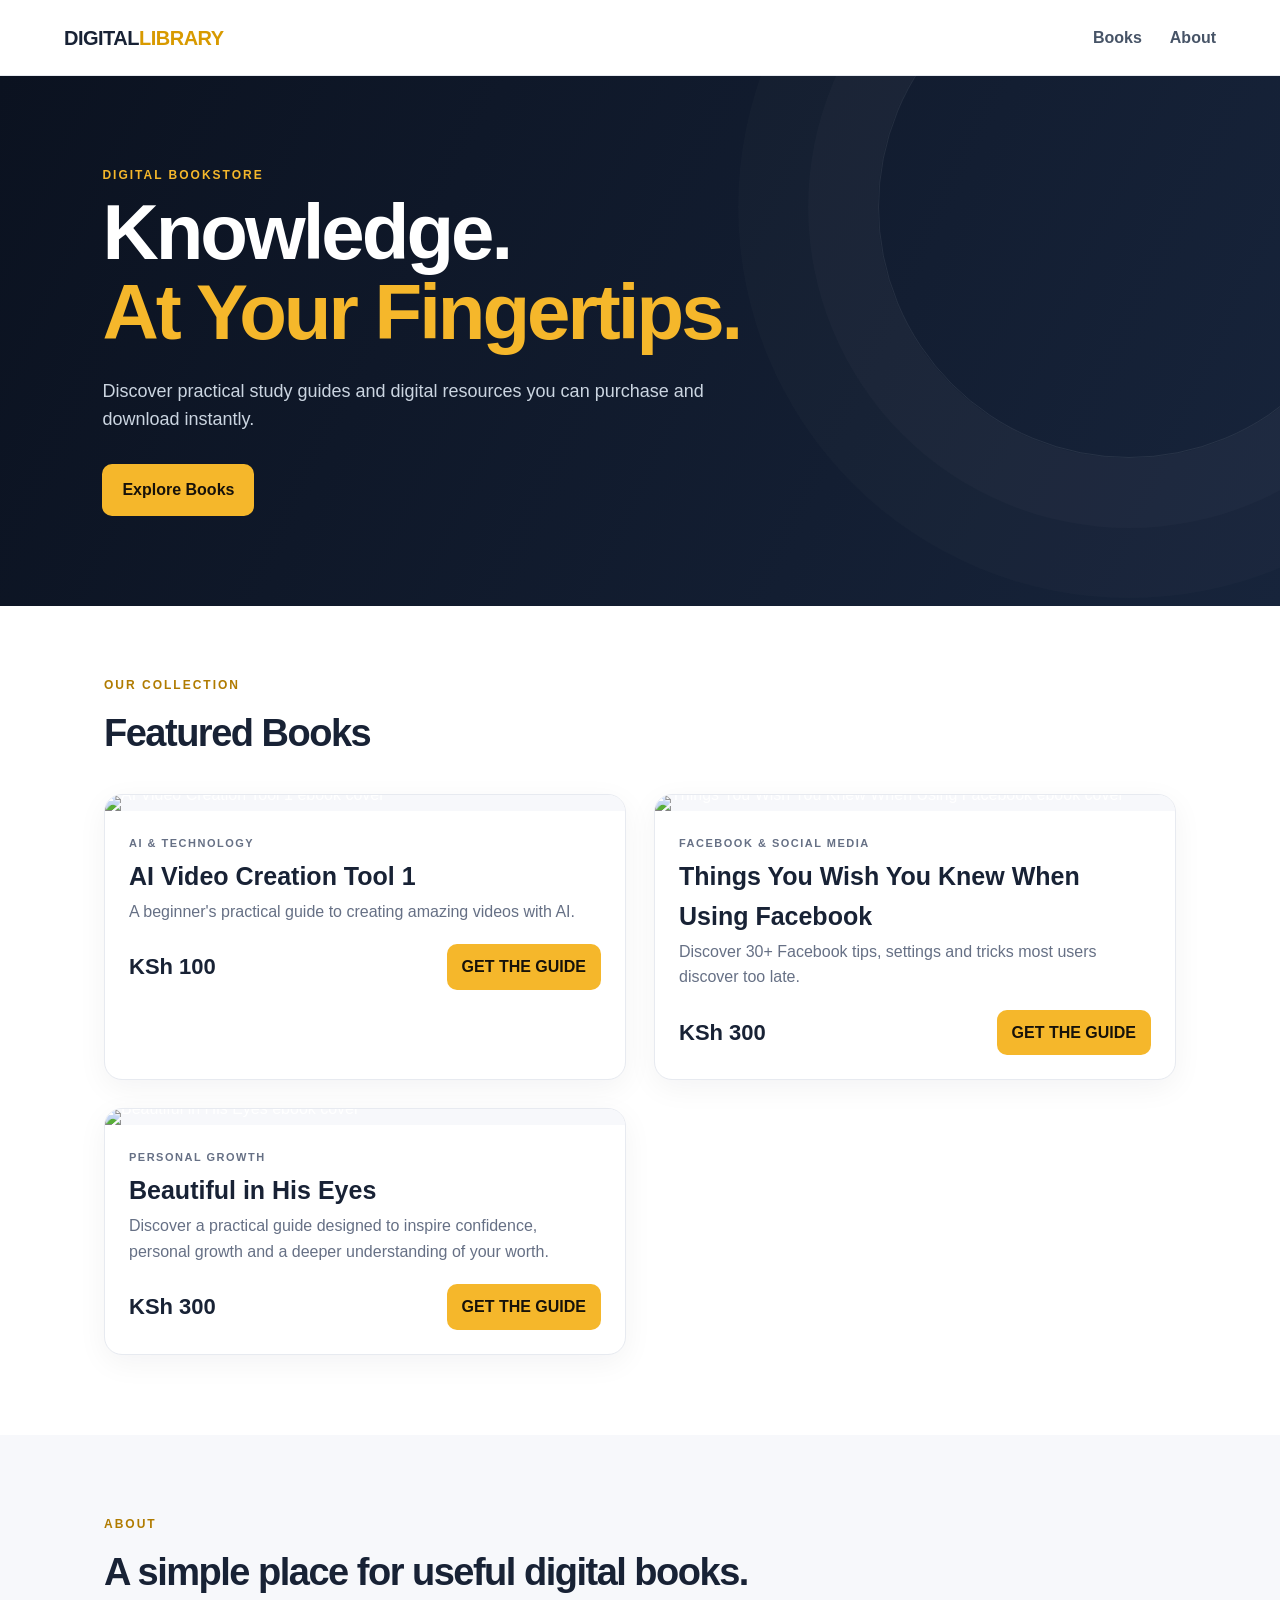
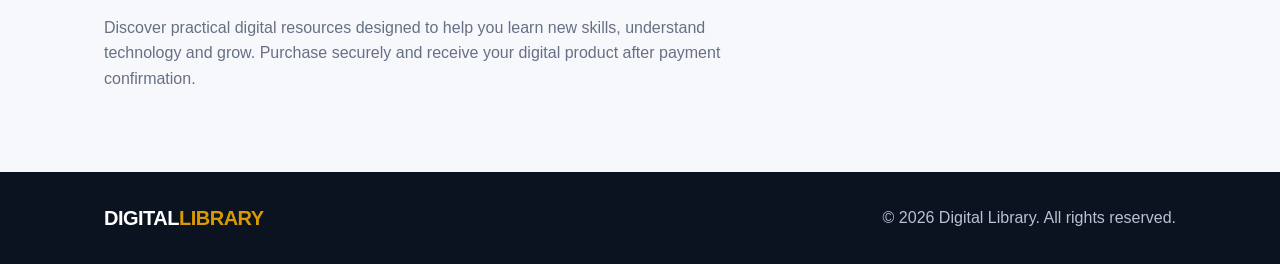
==== index.html @ 75efe8e5 "Update index.html" ====
<!DOCTYPE html>
<html lang="en">
<head>
  <meta charset="UTF-8">
  <meta name="viewport" content="width=device-width, initial-scale=1.0">

  <title>Digital Library | Study Guides & Ebooks</title>

  <meta
    name="description"
    content="Download practical ebooks, study guides and digital resources."
  >

  <link rel="stylesheet" href="style.css">
</head>

<body>

  <!-- ================================
       NAVIGATION
  ================================= -->

  <header class="navbar">

    <a class="logo" href="#">
      DIGITAL<span>LIBRARY</span>
    </a>

    <nav>
      <a href="#books">Books</a>
      <a href="#about">About</a>
    </nav>

  </header>


  <!-- ================================
       HERO SECTION
  ================================= -->

  <section class="hero">

    <div>

      <p class="eyebrow">
        DIGITAL BOOKSTORE
      </p>

      <h1>
        Knowledge.<br>
        <span>At Your Fingertips.</span>
      </h1>

      <p class="hero-text">
        Discover practical study guides
        and digital resources you can purchase and download instantly.
      </p>

      <a class="primary-btn" href="#books">
        Explore Books
      </a>

    </div>

  </section>


  <!-- ================================
       BOOKS SECTION
  ================================= -->

  <main id="books" class="container">

    <div class="section-heading">

      <div>

        <p class="eyebrow">
          OUR COLLECTION
        </p>

        <h2>
          Featured Books
        </h2>

      </div>

    </div>


    <!-- =================================
         BOOK GRID
    ================================= -->

    <div class="book-grid">


      <!-- =================================
           AI VIDEO CREATION TOOL 1
      ================================= -->

      <article class="book-card">


        <!-- PORTRAIT PRODUCT COVER -->

        <div class="book-cover portrait-cover">

          <img
            src="https://i.ibb.co/JjbVS22Q/Chat-GPT-Image-Aug-13-2026-08-36-17-PM.png"
            alt="AI Video Creation Tool 1 ebook cover"
          >

        </div>


        <!-- PRODUCT INFORMATION -->

        <div class="book-info">

          <p class="category">
            AI &amp; TECHNOLOGY
          </p>

          <h3>
            AI Video Creation Tool 1
          </h3>

          <p>
            A beginner's practical guide to creating amazing
            videos with AI.
          </p>


          <div class="book-bottom">

            <strong>
              KSh 100
            </strong>

            <a
              class="buy-btn"
              href="https://paystack.com/buy/creator-video-tool-wynfbl"
              target="_blank"
              rel="noopener noreferrer"
            >
              GET THE GUIDE
            </a>

          </div>

        </div>

      </article>



      <!-- =================================
           THINGS YOU WISH YOU KNEW
           WHEN USING FACEBOOK
      ================================= -->

      <article class="book-card">


        <!-- PORTRAIT PRODUCT COVER -->

        <div class="book-cover portrait-cover">

          <img
            src="https://i.ibb.co/WNDxS8MY/cover.png"
            alt="Things You Wish You Knew When Using Facebook ebook cover"
          >

        </div>


        <!-- PRODUCT INFORMATION -->

        <div class="book-info">

          <p class="category">
            FACEBOOK &amp; SOCIAL MEDIA
          </p>

          <h3>
            Things You Wish You Knew When Using Facebook
          </h3>

          <p>
            Discover 30+ Facebook tips, settings and tricks
            most users discover too late.
          </p>


          <div class="book-bottom">

            <strong>
              KSh 300
            </strong>

            <a
              class="buy-btn"
              href="https://paystack.com/buy/things-you-wish-you-knew-when-using-facebook-vpdxhl"
              target="_blank"
              rel="noopener noreferrer"
            >
              GET THE GUIDE
            </a>

          </div>

        </div>

      </article>



      <!-- =================================
           BEAUTIFUL IN HIS EYES
      ================================= -->

      <article class="book-card">


        <!-- PORTRAIT PRODUCT COVER -->

        <div class="book-cover portrait-cover">

          <img
            src="https://i.ibb.co/W4VPhrXs/Beautiful-in-his-eyes.png"
            alt="Beautiful in His Eyes ebook cover"
          >

        </div>


        <!-- PRODUCT INFORMATION -->

        <div class="book-info">

          <p class="category">
            PERSONAL GROWTH
          </p>

          <h3>
            Beautiful in His Eyes
          </h3>

          <p>
            Discover a practical guide designed to inspire
            confidence, personal growth and a deeper understanding
            of your worth.
          </p>


          <div class="book-bottom">

            <strong>
              KSh 300
            </strong>

            <a
              class="buy-btn"
              href="https://paystack.com/buy/beautiful-in-his-eyes-qzzoen"
              target="_blank"
              rel="noopener noreferrer"
            >
              GET THE GUIDE
            </a>

          </div>

        </div>

      </article>


    </div>

  </main>


  <!-- ================================
       ABOUT SECTION
  ================================= -->

  <section id="about" class="about">

    <div class="container">

      <p class="eyebrow">
        ABOUT
      </p>

      <h2>
        A simple place for useful digital books.
      </h2>

      <p>
        Discover practical digital resources designed to help
        you learn new skills, understand technology and grow.
        Purchase securely and receive your digital product
        after payment confirmation.
      </p>

    </div>

  </section>


  <!-- ================================
       FOOTER
  ================================= -->

  <footer>

    <div class="container footer-inner">

      <div class="logo">
        DIGITAL<span>LIBRARY</span>
      </div>

      <p>
        © 2026 Digital Library. All rights reserved.
      </p>

    </div>

  </footer>


</body>
</html>
---- style.css ----
* {
  box-sizing: border-box;
  margin: 0;
  padding: 0;
}

:root {
  --dark: #0b1220;
  --text: #182235;
  --muted: #667085;
  --line: #e7eaf0;
  --accent: #f5b72b;
  --bg: #f7f8fb;
}

html {
  scroll-behavior: smooth;
}

body {
  font-family: Inter, Arial, sans-serif;
  color: var(--text);
  background: #fff;
  line-height: 1.6;
}

a {
  text-decoration: none;
  color: inherit;
}

.container {
  max-width: 1120px;
  margin: auto;
  padding: 0 24px;
}


/* =========================
   NAVIGATION
========================= */

.navbar {
  height: 76px;

  display: flex;
  align-items: center;
  justify-content: space-between;

  padding: 0 5%;

  border-bottom: 1px solid var(--line);

  background: #fff;

  position: sticky;
  top: 0;
  z-index: 10;
}

.logo {
  font-weight: 900;
  letter-spacing: -0.5px;
  font-size: 20px;
}

.logo span {
  color: #d89a00;
}

nav {
  display: flex;
  gap: 28px;

  color: #475467;

  font-weight: 600;
}

nav a:hover {
  color: #b07b00;
}


/* =========================
   HERO
========================= */

.hero {
  background: linear-gradient(
    115deg,
    #0b1220 0%,
    #17243b 100%
  );

  color: #fff;

  min-height: 530px;

  display: flex;
  align-items: center;

  padding: 80px 8%;

  position: relative;

  overflow: hidden;
}

.hero:after {
  content: "";

  position: absolute;

  width: 500px;
  height: 500px;

  border-radius: 50%;

  border: 1px solid rgba(255, 255, 255, 0.08);

  right: -100px;
  top: -120px;

  box-shadow:
    0 0 0 70px rgba(255, 255, 255, 0.02),
    0 0 0 140px rgba(255, 255, 255, 0.015);
}

.eyebrow {
  font-size: 12px;

  letter-spacing: 2px;

  font-weight: 800;

  color: #b07b00;

  margin-bottom: 8px;
}

.hero .eyebrow {
  color: var(--accent);
}

.hero h1 {
  font-size: clamp(44px, 7vw, 78px);

  line-height: 1.02;

  letter-spacing: -3px;

  max-width: 720px;
}

.hero h1 span {
  color: var(--accent);
}

.hero-text {
  max-width: 620px;

  color: #cbd5e1;

  font-size: 18px;

  margin: 24px 0 30px;
}


/* =========================
   BUTTONS
========================= */

.primary-btn,
.buy-btn {
  display: inline-block;

  border: 0;

  cursor: pointer;

  font-weight: 800;

  border-radius: 10px;

  padding: 13px 20px;

  background: var(--accent);

  color: #17120a;

  transition:
    transform 0.2s ease,
    background 0.2s ease,
    box-shadow 0.2s ease;
}

.primary-btn:hover,
.buy-btn:hover {
  background: #ffc94f;

  transform: translateY(-2px);

  box-shadow:
    0 8px 20px rgba(245, 183, 43, 0.25);
}

.buy-btn {
  padding: 10px 15px;
}


/* =========================
   BOOK SECTION
========================= */

.section-heading {
  padding: 70px 0 30px;
}

.section-heading h2,
.about h2 {
  font-size: 38px;

  letter-spacing: -1.5px;
}

.book-grid {
  display: grid;

  grid-template-columns:
    repeat(2, minmax(0, 1fr));

  gap: 28px;

  padding-bottom: 80px;
}

.book-card {
  border: 1px solid var(--line);

  border-radius: 18px;

  overflow: hidden;

  background: #fff;

  box-shadow:
    0 8px 30px rgba(16, 24, 40, 0.05);

  transition:
    transform 0.25s ease,
    box-shadow 0.25s ease;
}

.book-card:hover {
  transform: translateY(-5px);

  box-shadow:
    0 15px 40px rgba(16, 24, 40, 0.10);
}


/* =========================
   NORMAL BOOK COVER
========================= */

.book-cover {
  height: 360px;

  padding: 34px;

  display: flex;

  flex-direction: column;

  justify-content: space-between;

  color: #fff;
}


/* =========================
   PORTRAIT PRODUCT COVER
   9:16 IMAGE
========================= */

.book-cover.portrait-cover {
  height: auto;

  min-height: 0;

  padding: 0;

  display: block;

  background: #f7f8fb;

  overflow: hidden;

  line-height: 0;
}

.book-cover.portrait-cover img {
  display: block;

  width: 100%;

  height: auto;

  max-width: 100%;

  object-fit: contain;

  object-position: center;

  margin: 0;
}


/* =========================
   AI COVER
========================= */

.ai-cover {
  background:
    radial-gradient(
      circle at 80% 20%,
      #3c5b82,
      #101b2e 55%,
      #080d17
    );
}

.cover-small {
  font-size: 11px;

  letter-spacing: 2px;

  font-weight: 800;

  color: #e5b844;
}

.cover-title {
  font-size: 57px;

  font-weight: 900;

  line-height: 0.9;

  letter-spacing: -3px;
}

.cover-subtitle {
  max-width: 290px;

  font-size: 14px;

  color: #cbd5e1;
}


/* =========================
   UNBREAKABLE FAITH
   REAL COVER IMAGE
========================= */

.faith-cover {
  padding: 0;

  height: 360px;

  overflow: hidden;

  background: #111827;

  display: block;
}

.faith-cover img {
  width: 100%;

  height: 100%;

  display: block;

  object-fit: cover;

  object-position: center;
}


/* =========================
   BOOK INFORMATION
========================= */

.book-info {
  padding: 24px;
}

.category {
  font-size: 11px;

  letter-spacing: 1.5px;

  font-weight: 800;

  color: #a26e00;
}

.book-info h3 {
  font-size: 25px;

  margin: 3px 0;
}

.book-info p {
  color: var(--muted);
}

.book-bottom {
  display: flex;

  justify-content: space-between;

  align-items: center;

  margin-top: 20px;
}

.book-bottom strong {
  font-size: 22px;
}


/* =========================
   COMING SOON
========================= */

.coming-card {
  border: 2px dashed #d9dee8;

  border-radius: 18px;

  min-height: 500px;

  display: flex;

  align-items: center;

  justify-content: center;

  flex-direction: column;

  text-align: center;

  color: var(--muted);
}

.plus {
  font-size: 55px;

  color: #b0b7c3;
}

.coming-card h3 {
  color: var(--text);

  font-size: 22px;
}


/* =========================
   ABOUT
========================= */

.about {
  background: var(--bg);

  padding: 80px 0;
}

.about h2 {
  max-width: 700px;
}

.about p:last-child {
  max-width: 650px;

  color: var(--muted);

  margin-top: 12px;
}


/* =========================
   FOOTER
========================= */

footer {
  background: var(--dark);

  color: #b9c2d0;

  padding: 30px 0;
}

.footer-inner {
  display: flex;

  justify-content: space-between;

  align-items: center;
}

.footer-inner .logo {
  color: #fff;
}


/* =========================
   MOBILE
========================= */

@media (max-width: 720px) {

  nav {
    gap: 14px;

    font-size: 14px;
  }

  .hero {
    padding: 65px 7%;

    min-height: 500px;
  }

  .hero h1 {
    letter-spacing: -2px;
  }

  .book-grid {
    grid-template-columns: 1fr;
  }

  .book-cover {
    height: 330px;
  }


  /* =========================
     PORTRAIT COVER ON MOBILE
  ========================= */

  .book-cover.portrait-cover {
    height: auto;

    min-height: 0;

    padding: 0;

    display: block;

    overflow: hidden;

    line-height: 0;
  }

  .book-cover.portrait-cover img {
    width: 100%;

    height: auto;

    max-width: 100%;

    object-fit: contain;

    object-position: center;

    display: block;
  }


  .faith-cover {
    height: 330px;
  }

  .footer-inner {
    flex-direction: column;

    gap: 12px;

    text-align: center;
  }

  .book-bottom {
    gap: 15px;
  }

  .buy-btn {
    white-space: nowrap;
  }

}
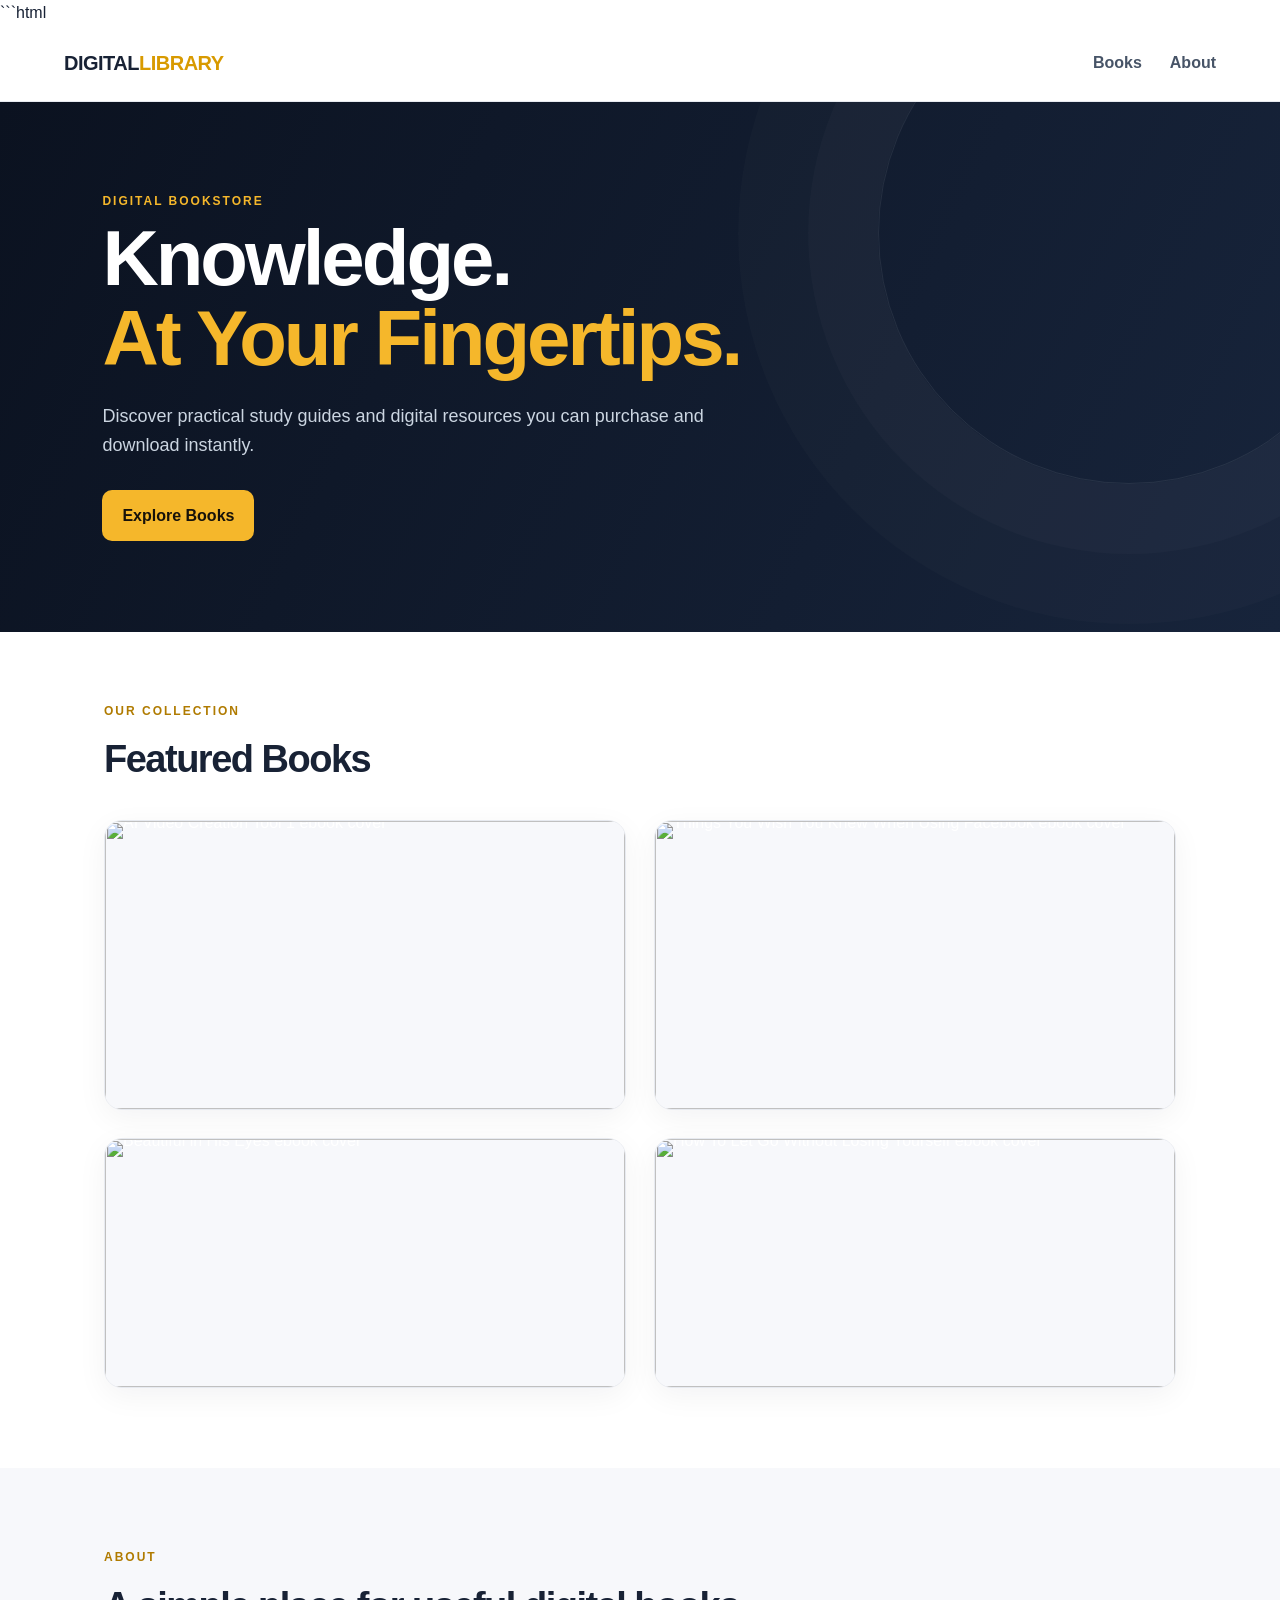
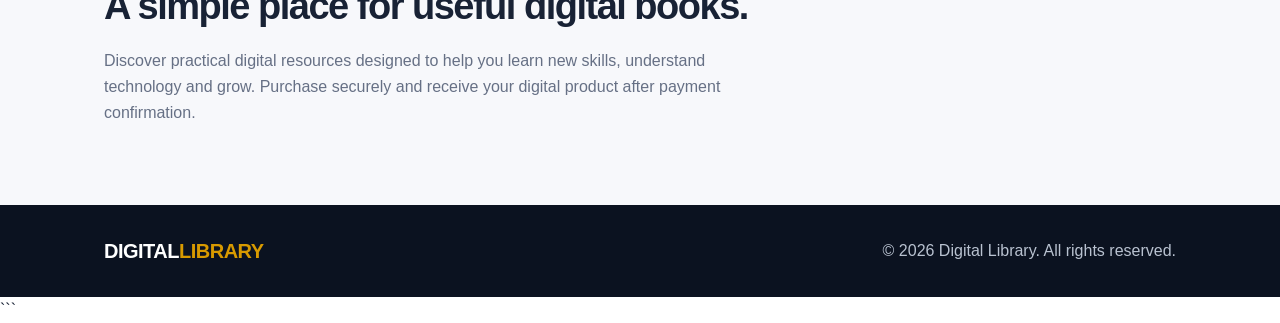
==== commit 6fe5735d: "Update index.html" ====
--- a/index.html
+++ b/index.html
@@ -1,3 +1,4 @@
+```html
 <!DOCTYPE html>
 <html lang="en">
 <head>
@@ -276,6 +277,66 @@
       </article>
 
 
+
+      <!-- =================================
+           HOW TO LET GO WITHOUT LOSING YOURSELF
+      ================================= -->
+
+      <article class="book-card">
+
+
+        <!-- PORTRAIT PRODUCT COVER -->
+
+        <div class="book-cover portrait-cover">
+
+          <img
+            src="https://i.ibb.co/SX5Qp5JC/Chat-GPT-Image-Aug-16-2026-12-10-39-PM.png"
+            alt="How To Let Go Without Losing Yourself ebook cover"
+          >
+
+        </div>
+
+
+        <!-- PRODUCT INFORMATION -->
+
+        <div class="book-info">
+
+          <p class="category">
+            PERSONAL GROWTH
+          </p>
+
+          <h3>
+            How To Let Go Without Losing Yourself
+          </h3>
+
+          <p>
+            Learn how to release what is hurting you,
+            find your peace and move forward without losing yourself.
+          </p>
+
+
+          <div class="book-bottom">
+
+            <strong>
+              KSh 300
+            </strong>
+
+            <a
+              class="buy-btn"
+              href="https://paystack.com/buy/let-go-without-losing-yourself-olphmc"
+              target="_blank"
+              rel="noopener noreferrer"
+            >
+              GET THE GUIDE
+            </a>
+
+          </div>
+
+        </div>
+
+      </article>
+
+
     </div>
 
   </main>
@@ -332,3 +393,4 @@
 
 </body>
 </html>
+```
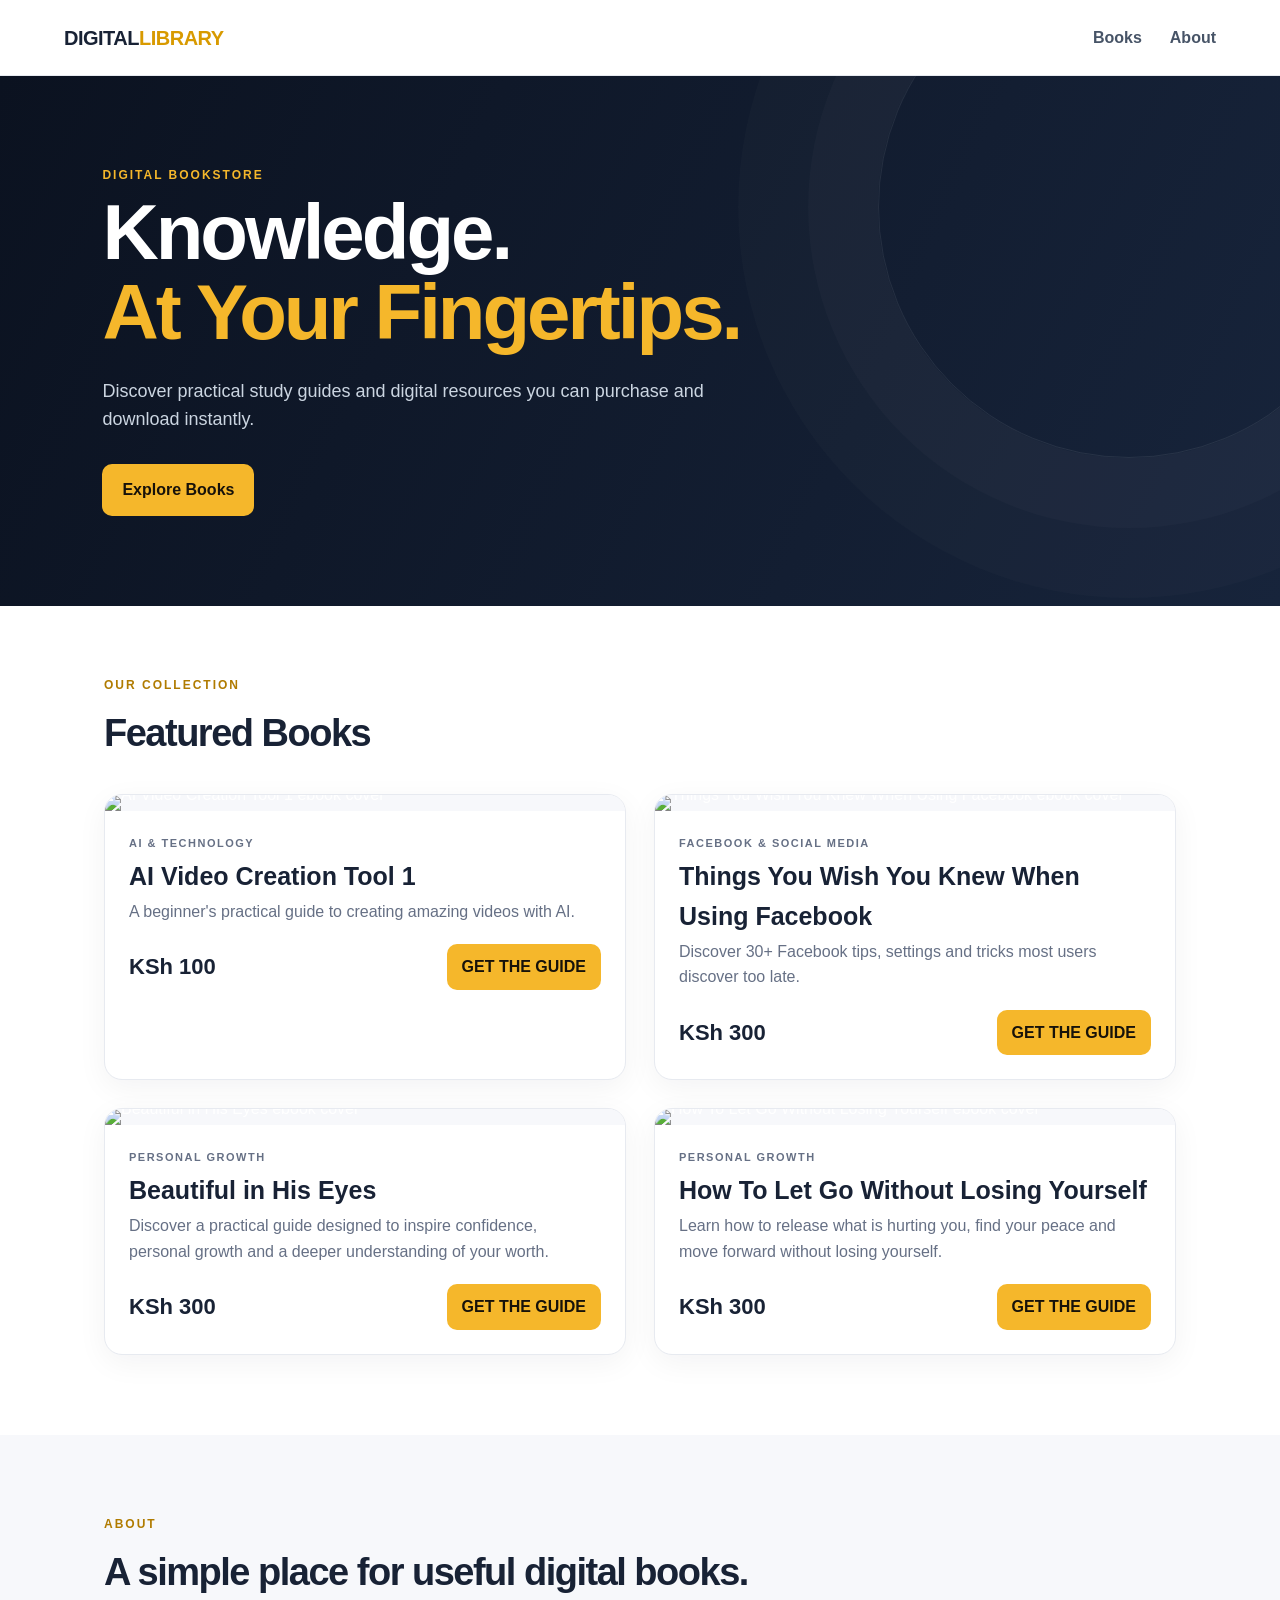
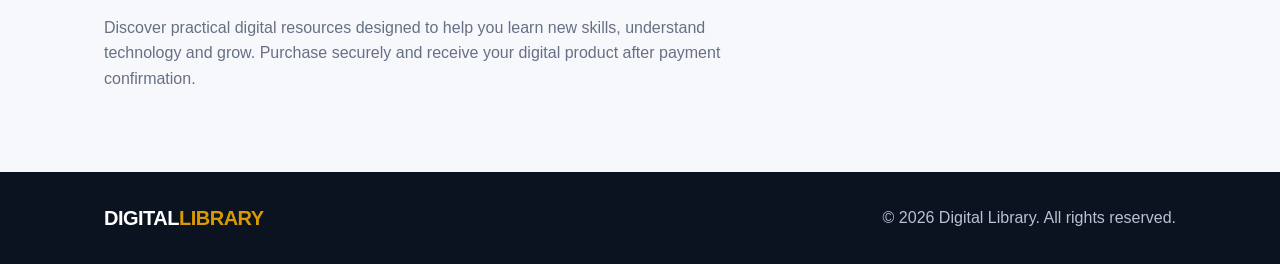
==== commit 4ecb7ef6: "Update index.html" ====
--- a/index.html
+++ b/index.html
@@ -1,4 +1,3 @@
-```html
 <!DOCTYPE html>
 <html lang="en">
 <head>
@@ -393,4 +392,3 @@
 
 </body>
 </html>
-```
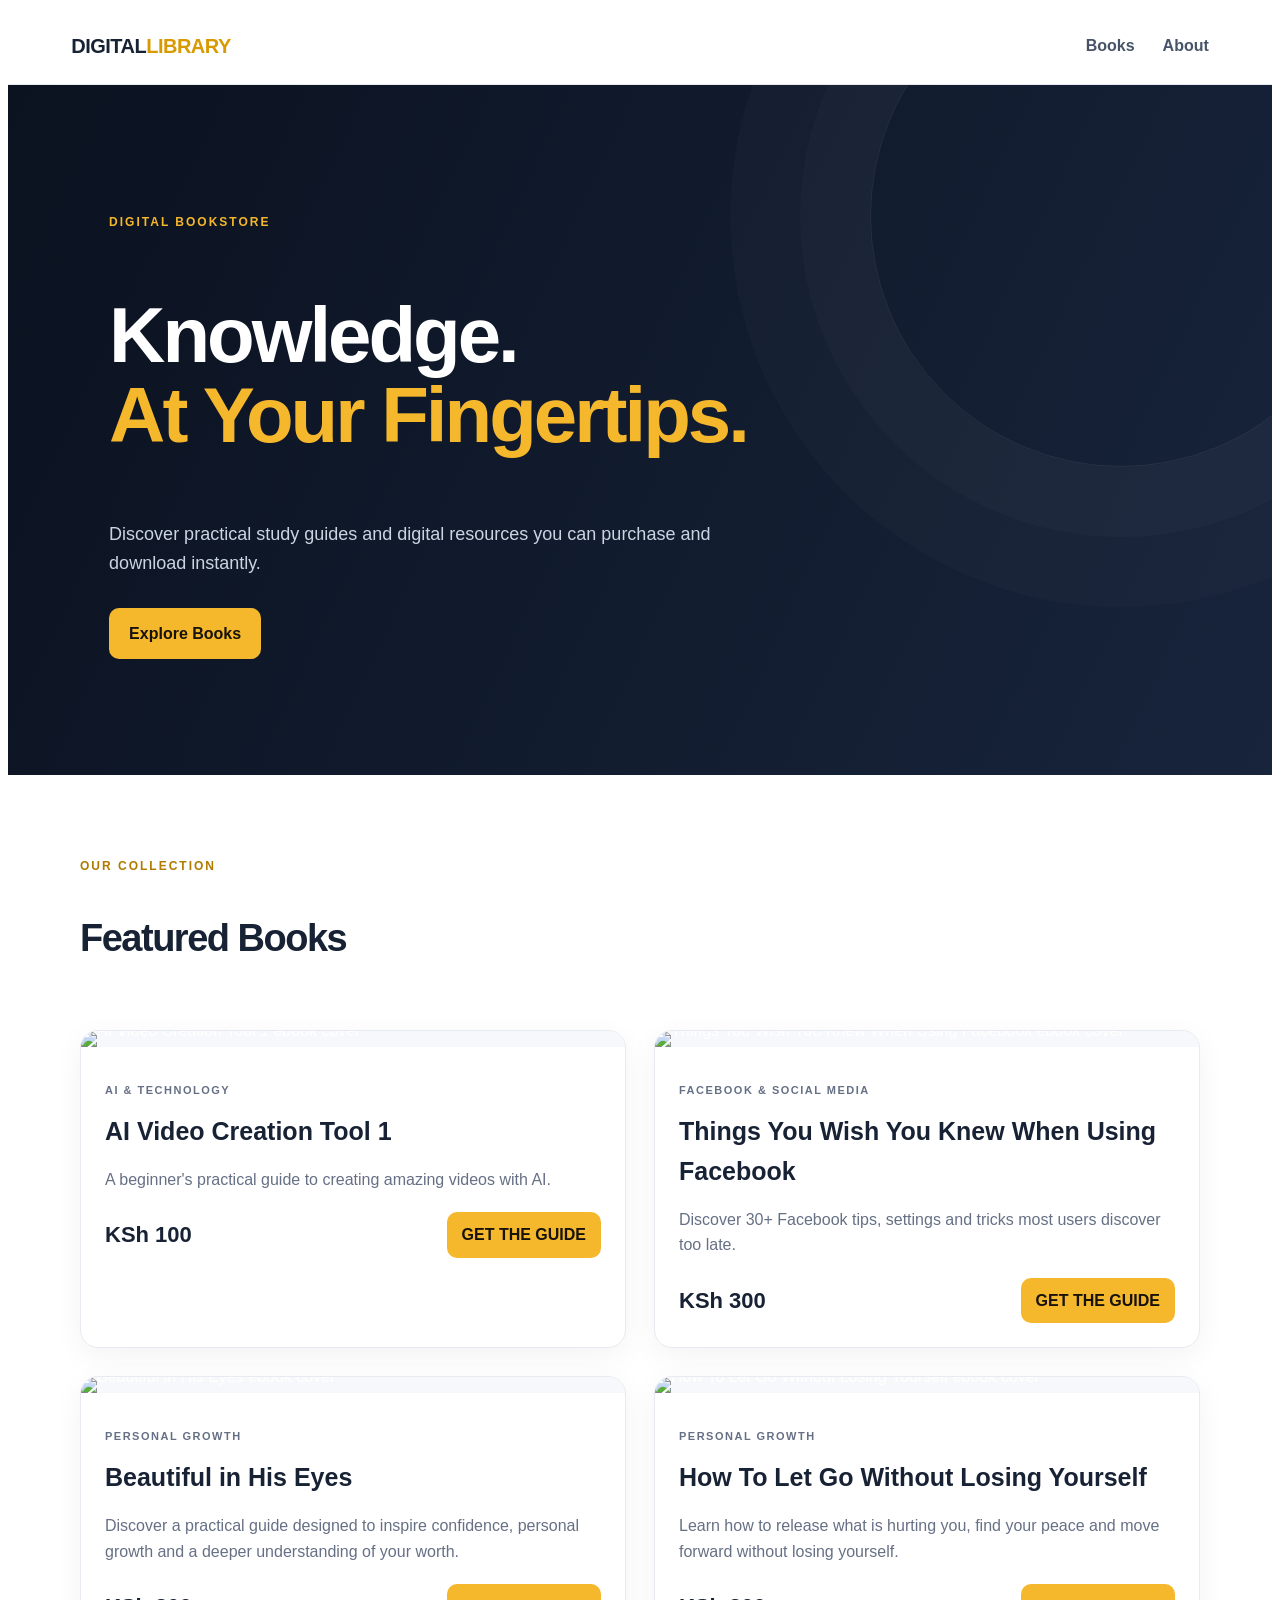
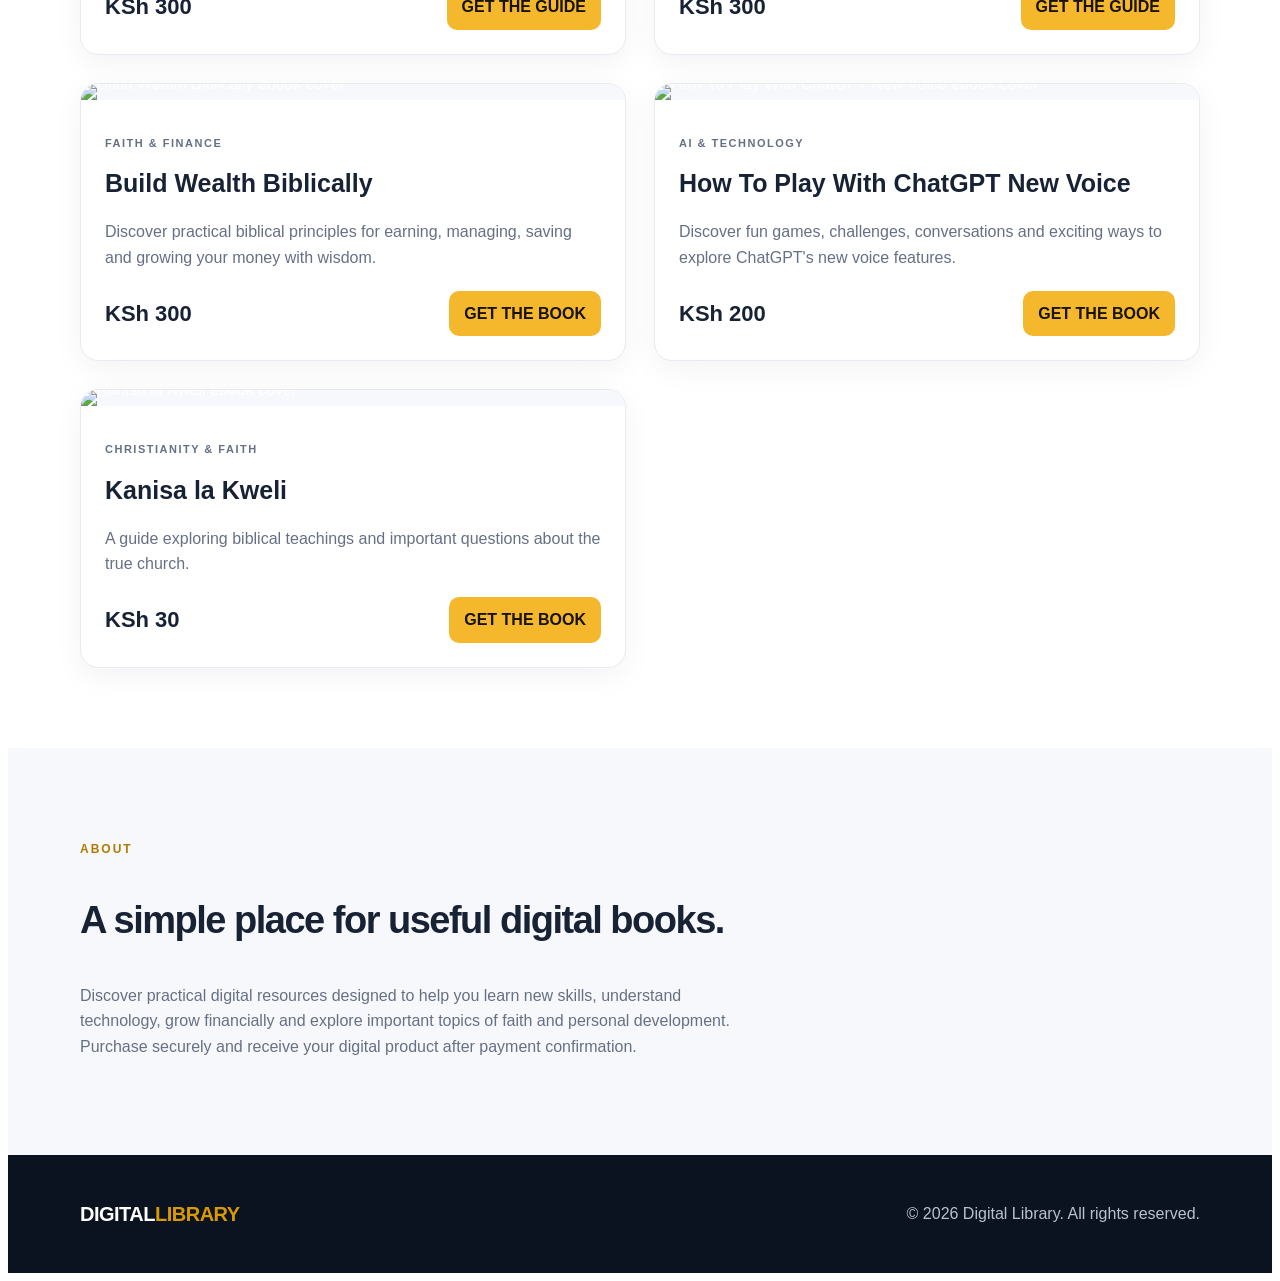
==== commit 9e613257: "Update index.html" ====
--- a/index.html
+++ b/index.html
@@ -1,3 +1,4 @@
+
 <!DOCTYPE html>
 <html lang="en">
 <head>
@@ -101,9 +102,6 @@
 
       <article class="book-card">
 
-
-        <!-- PORTRAIT PRODUCT COVER -->
-
         <div class="book-cover portrait-cover">
 
           <img
@@ -113,9 +111,6 @@
 
         </div>
 
-
-        <!-- PRODUCT INFORMATION -->
-
         <div class="book-info">
 
           <p class="category">
@@ -131,7 +126,6 @@
             videos with AI.
           </p>
 
-
           <div class="book-bottom">
 
             <strong>
@@ -152,7 +146,6 @@
         </div>
 
       </article>
-
 
 
       <!-- =================================
@@ -162,9 +155,6 @@
 
       <article class="book-card">
 
-
-        <!-- PORTRAIT PRODUCT COVER -->
-
         <div class="book-cover portrait-cover">
 
           <img
@@ -174,9 +164,6 @@
 
         </div>
 
-
-        <!-- PRODUCT INFORMATION -->
-
         <div class="book-info">
 
           <p class="category">
@@ -192,7 +179,6 @@
             most users discover too late.
           </p>
 
-
           <div class="book-bottom">
 
             <strong>
@@ -215,15 +201,11 @@
       </article>
 
 
-
       <!-- =================================
            BEAUTIFUL IN HIS EYES
       ================================= -->
 
       <article class="book-card">
-
-
-        <!-- PORTRAIT PRODUCT COVER -->
 
         <div class="book-cover portrait-cover">
 
@@ -233,9 +215,6 @@
           >
 
         </div>
-
-
-        <!-- PRODUCT INFORMATION -->
 
         <div class="book-info">
 
@@ -253,7 +232,6 @@
             of your worth.
           </p>
 
-
           <div class="book-bottom">
 
             <strong>
@@ -276,15 +254,11 @@
       </article>
 
 
-
       <!-- =================================
            HOW TO LET GO WITHOUT LOSING YOURSELF
       ================================= -->
 
       <article class="book-card">
-
-
-        <!-- PORTRAIT PRODUCT COVER -->
 
         <div class="book-cover portrait-cover">
 
@@ -295,9 +269,6 @@
 
         </div>
 
-
-        <!-- PRODUCT INFORMATION -->
-
         <div class="book-info">
 
           <p class="category">
@@ -313,7 +284,6 @@
             find your peace and move forward without losing yourself.
           </p>
 
-
           <div class="book-bottom">
 
             <strong>
@@ -327,6 +297,162 @@
               rel="noopener noreferrer"
             >
               GET THE GUIDE
+            </a>
+
+          </div>
+
+        </div>
+
+      </article>
+
+
+      <!-- =================================
+           BUILD WEALTH BIBLICALLY
+      ================================= -->
+
+      <article class="book-card">
+
+        <div class="book-cover portrait-cover">
+
+          <img
+            src="https://i.ibb.co/212m16YN/Gemini-Generated-Image-c7bwcec7bwcec7bw.jpg"
+            alt="Build Wealth Biblically ebook cover"
+          >
+
+        </div>
+
+        <div class="book-info">
+
+          <p class="category">
+            FAITH &amp; FINANCE
+          </p>
+
+          <h3>
+            Build Wealth Biblically
+          </h3>
+
+          <p>
+            Discover practical biblical principles for earning,
+            managing, saving and growing your money with wisdom.
+          </p>
+
+          <div class="book-bottom">
+
+            <strong>
+              KSh 300
+            </strong>
+
+            <a
+              class="buy-btn"
+              href="https://paystack.com/buy/biblical-financial-blue-print-mamylx"
+              target="_blank"
+              rel="noopener noreferrer"
+            >
+              GET THE BOOK
+            </a>
+
+          </div>
+
+        </div>
+
+      </article>
+
+
+      <!-- =================================
+           HOW TO PLAY WITH CHATGPT NEW VOICE
+      ================================= -->
+
+      <article class="book-card">
+
+        <div class="book-cover portrait-cover">
+
+          <img
+            src="https://i.ibb.co/GvrYGcmt/ppp.jpg"
+            alt="How To Play With ChatGPT New Voice ebook cover"
+          >
+
+        </div>
+
+        <div class="book-info">
+
+          <p class="category">
+            AI &amp; TECHNOLOGY
+          </p>
+
+          <h3>
+            How To Play With ChatGPT New Voice
+          </h3>
+
+          <p>
+            Discover fun games, challenges, conversations
+            and exciting ways to explore ChatGPT's new voice features.
+          </p>
+
+          <div class="book-bottom">
+
+            <strong>
+              KSh 200
+            </strong>
+
+            <a
+              class="buy-btn"
+              href="https://paystack.com/buy/chatgpt-new-voice-skill-qyayqq"
+              target="_blank"
+              rel="noopener noreferrer"
+            >
+              GET THE BOOK
+            </a>
+
+          </div>
+
+        </div>
+
+      </article>
+
+
+      <!-- =================================
+           KANISA LA KWELI
+      ================================= -->
+
+      <article class="book-card">
+
+        <div class="book-cover portrait-cover">
+
+          <img
+            src="https://i.ibb.co/gL3zjp1k/kanisa.png"
+            alt="Kanisa la Kweli ebook cover"
+          >
+
+        </div>
+
+        <div class="book-info">
+
+          <p class="category">
+            CHRISTIANITY &amp; FAITH
+          </p>
+
+          <h3>
+            Kanisa la Kweli
+          </h3>
+
+          <p>
+            A guide exploring biblical teachings and
+            important questions about the true church.
+          </p>
+
+          <div class="book-bottom">
+
+            <strong>
+              KSh 30
+            </strong>
+
+            <a
+              class="buy-btn"
+              href="https://paystack.com/buy/kanisa-la-kweli-awlxzi"
+              target="_blank"
+              rel="noopener noreferrer"
+            >
+              GET THE BOOK
             </a>
 
           </div>
@@ -359,7 +485,8 @@
 
       <p>
         Discover practical digital resources designed to help
-        you learn new skills, understand technology and grow.
+        you learn new skills, understand technology, grow financially
+        and explore important topics of faith and personal development.
         Purchase securely and receive your digital product
         after payment confirmation.
       </p>
--- a/style.css
+++ b/style.css
@@ -1,3 +1,4 @@
+```css
 * {
   box-sizing: border-box;
   margin: 0;
@@ -282,11 +283,14 @@
 
 
 /* =========================
-   PORTRAIT PRODUCT COVER
-   9:16 IMAGE
+   FLEXIBLE PRODUCT COVER
+   IMAGE KEEPS ORIGINAL
+   ASPECT RATIO
 ========================= */
 
 .book-cover.portrait-cover {
+  width: 100%;
+
   height: auto;
 
   min-height: 0;
@@ -552,10 +556,13 @@
 
 
   /* =========================
-     PORTRAIT COVER ON MOBILE
+     FLEXIBLE PORTRAIT COVER
+     ON MOBILE
   ========================= */
 
   .book-cover.portrait-cover {
+    width: 100%;
+
     height: auto;
 
     min-height: 0;
@@ -605,3 +612,4 @@
   }
 
 }
+```
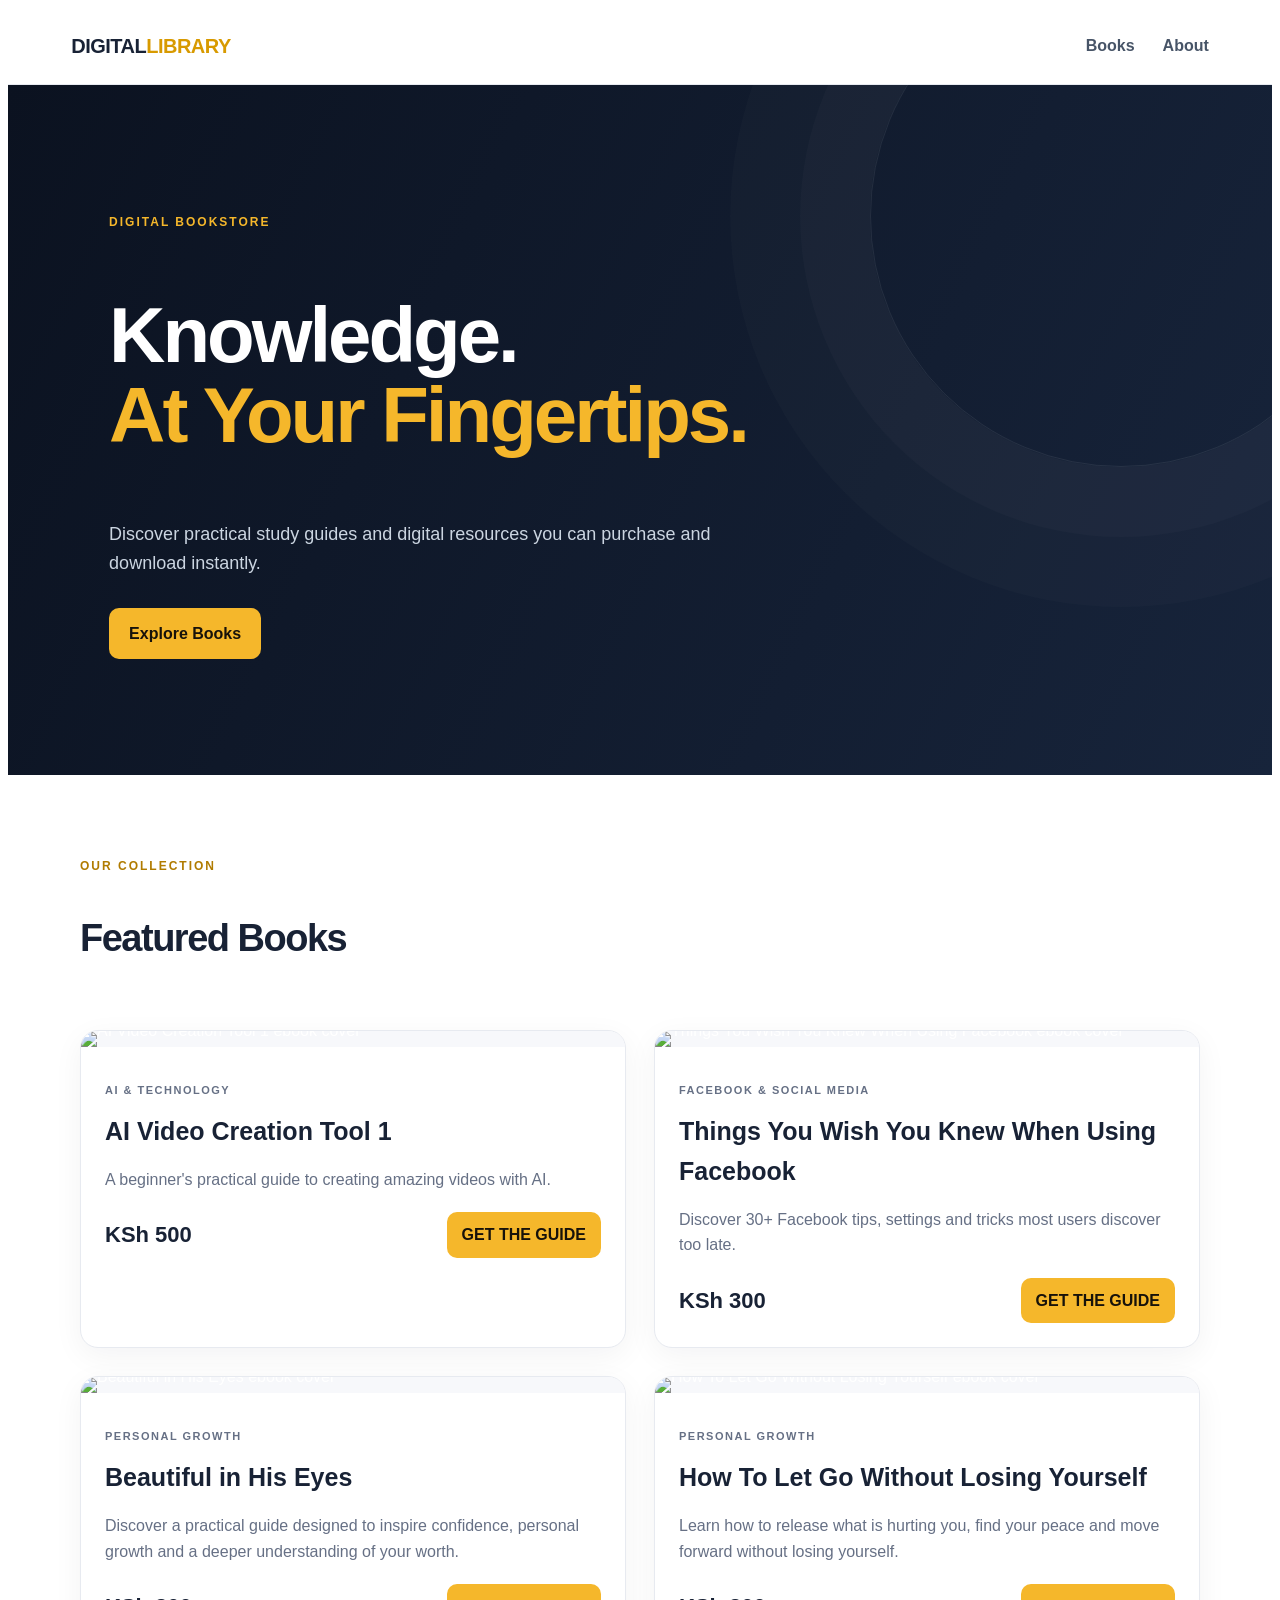
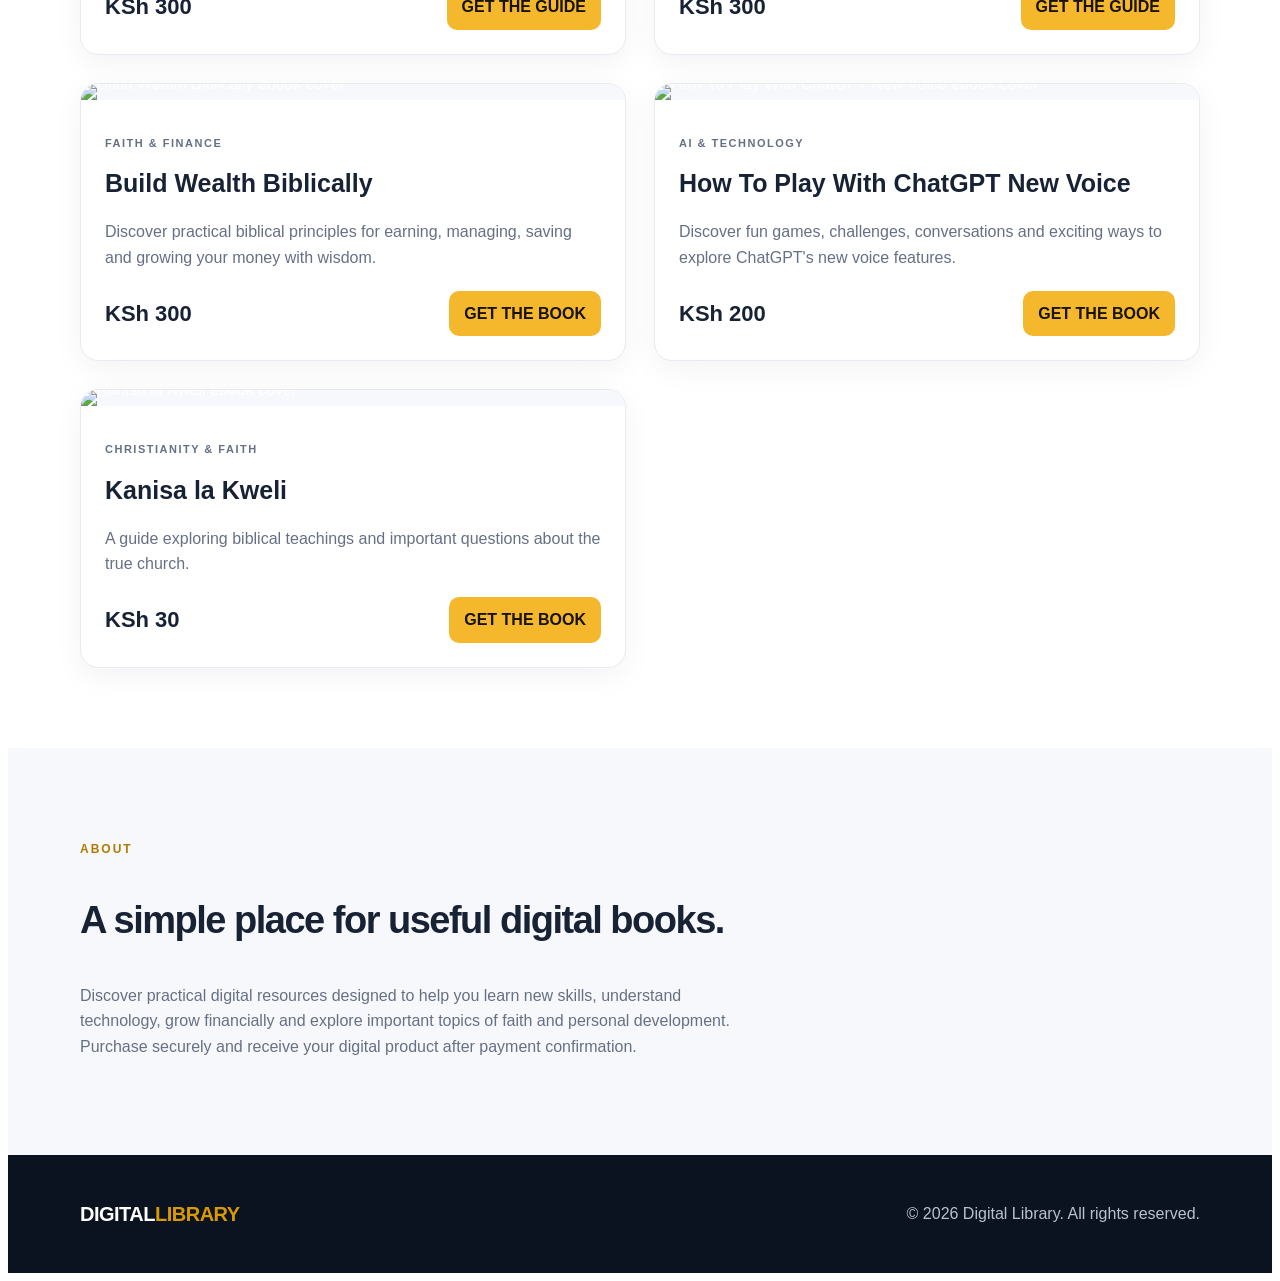
==== commit a48d0fd1: "Update index.html" ====
--- a/index.html
+++ b/index.html
@@ -1,4 +1,3 @@
-
 <!DOCTYPE html>
 <html lang="en">
 <head>
@@ -129,7 +128,7 @@
           <div class="book-bottom">
 
             <strong>
-              KSh 100
+              KSh 500
             </strong>
 
             <a
@@ -315,7 +314,7 @@
         <div class="book-cover portrait-cover">
 
           <img
-            src="https://i.ibb.co/212m16YN/Gemini-Generated-Image-c7bwcec7bwcec7bw.jpg"
+            src="https://i.ibb.co/TxXpxTqL/Gemini-Generated-Image-c7bwcec7bwcec7bw.jpg"
             alt="Build Wealth Biblically ebook cover"
           >
 
@@ -367,7 +366,7 @@
         <div class="book-cover portrait-cover">
 
           <img
-            src="https://i.ibb.co/GvrYGcmt/ppp.jpg"
+            src="https://i.ibb.co/RpJrtz8B/ppp.jpg"
             alt="How To Play With ChatGPT New Voice ebook cover"
           >
 
@@ -419,7 +418,7 @@
         <div class="book-cover portrait-cover">
 
           <img
-            src="https://i.ibb.co/gL3zjp1k/kanisa.png"
+            src="https://i.ibb.co/B5tqzxD0/kanisa.png"
             alt="Kanisa la Kweli ebook cover"
           >
 
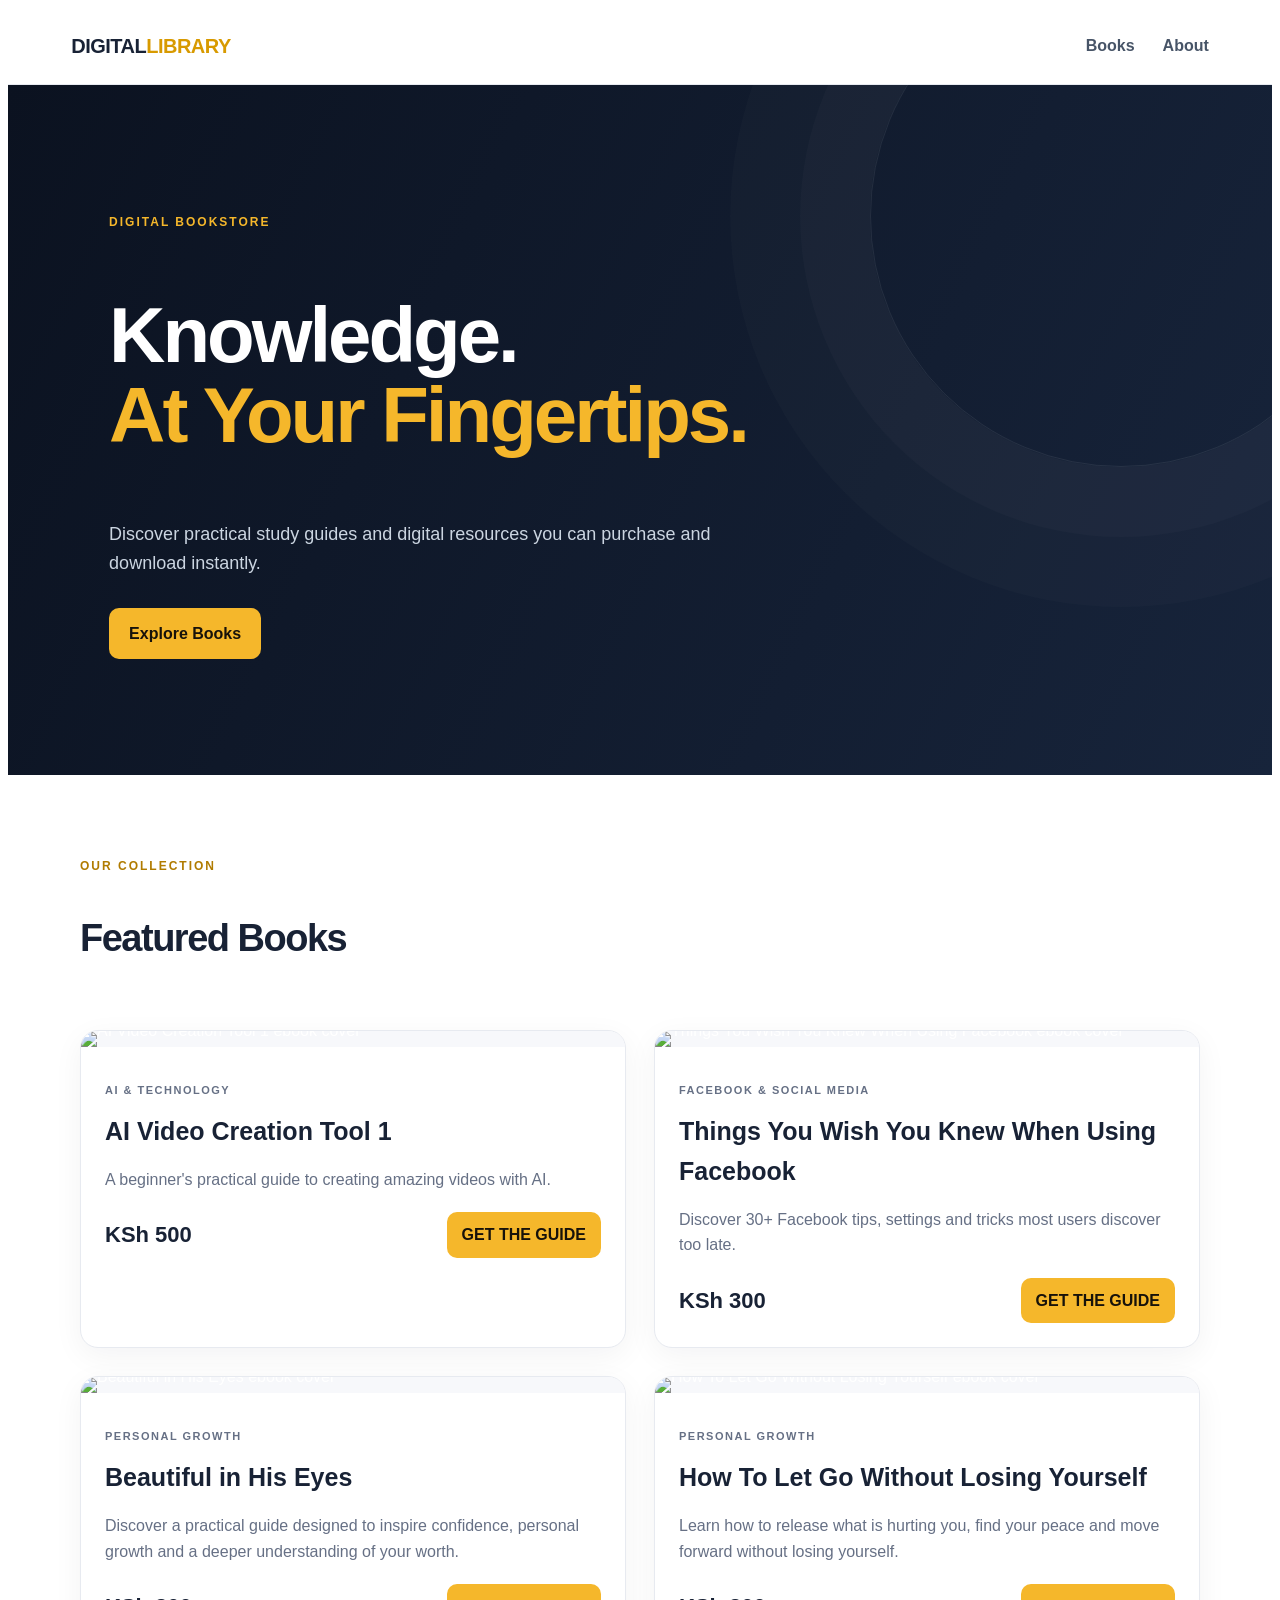
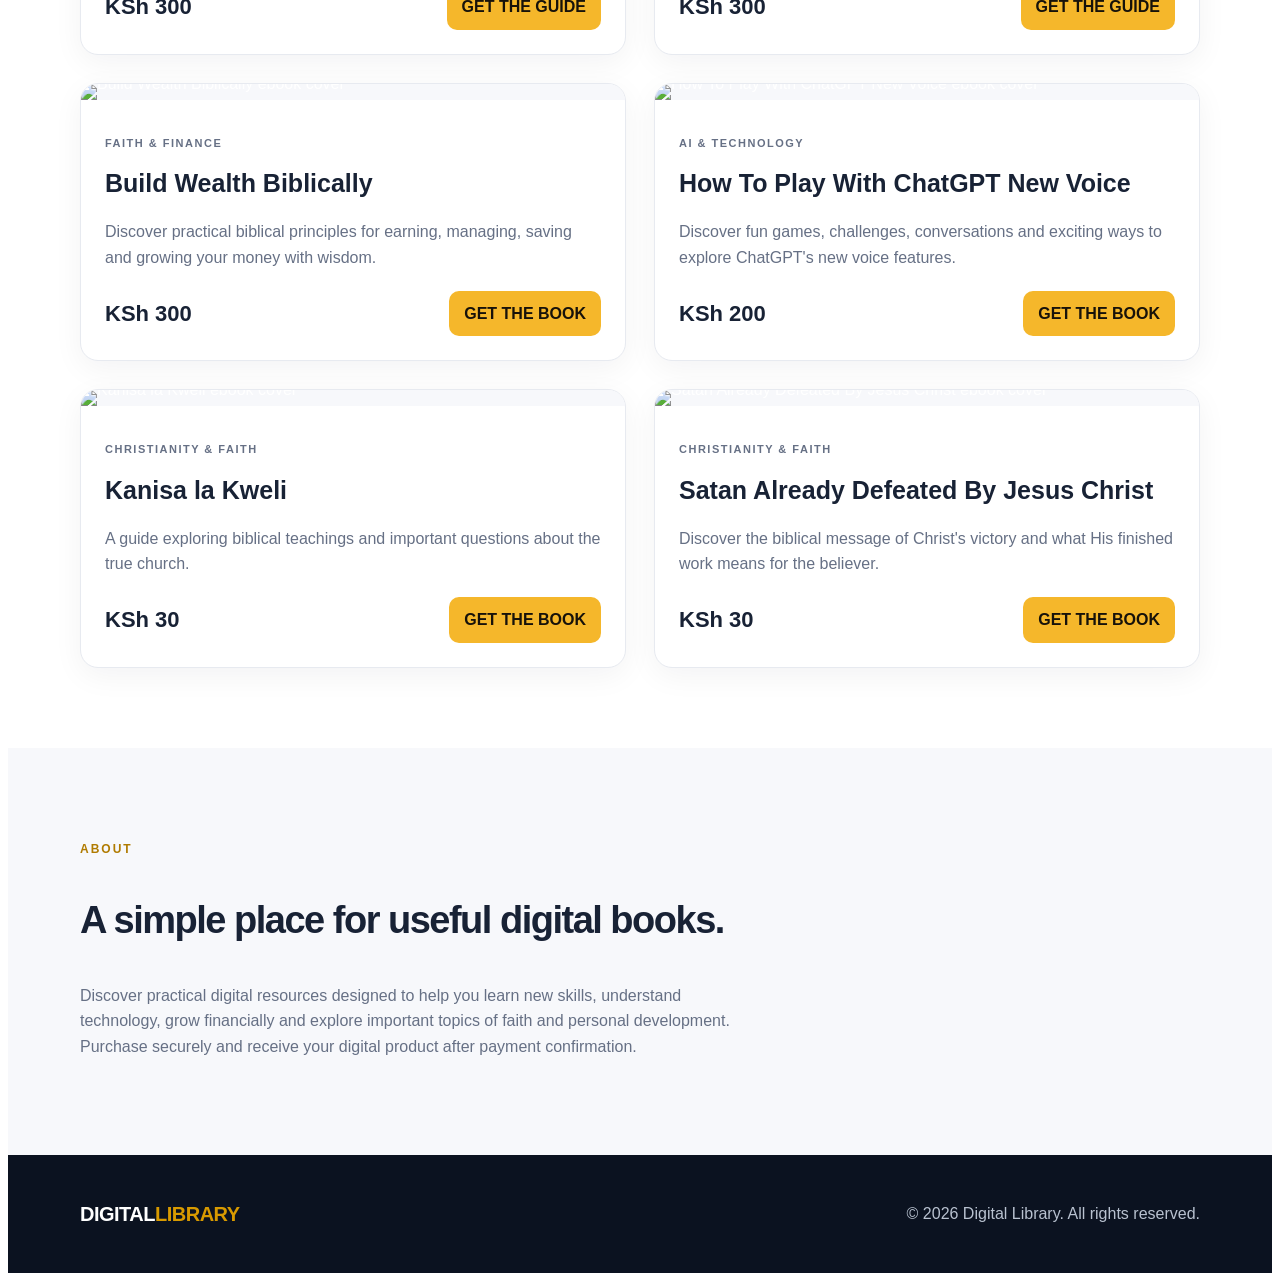
==== commit 39e06424: "Update index.html" ====
--- a/index.html
+++ b/index.html
@@ -448,6 +448,58 @@
             <a
               class="buy-btn"
               href="https://paystack.com/buy/kanisa-la-kweli-awlxzi"
+              target="_blank"
+              rel="noopener noreferrer"
+            >
+              GET THE BOOK
+            </a>
+
+          </div>
+
+        </div>
+
+      </article>
+
+
+      <!-- =================================
+           SATAN ALREADY DEFEATED BY JESUS CHRIST
+      ================================= -->
+
+      <article class="book-card">
+
+        <div class="book-cover portrait-cover">
+
+          <img
+            src="https://i.ibb.co/tPvRTLjN/Stan-defeated.png"
+            alt="Satan Already Defeated By Jesus Christ ebook cover"
+          >
+
+        </div>
+
+        <div class="book-info">
+
+          <p class="category">
+            CHRISTIANITY &amp; FAITH
+          </p>
+
+          <h3>
+            Satan Already Defeated By Jesus Christ
+          </h3>
+
+          <p>
+            Discover the biblical message of Christ's victory
+            and what His finished work means for the believer.
+          </p>
+
+          <div class="book-bottom">
+
+            <strong>
+              KSh 30
+            </strong>
+
+            <a
+              class="buy-btn"
+              href="https://paystack.com/buy/satan-already-defeated-by-jesus-christ-cmebky"
               target="_blank"
               rel="noopener noreferrer"
             >
